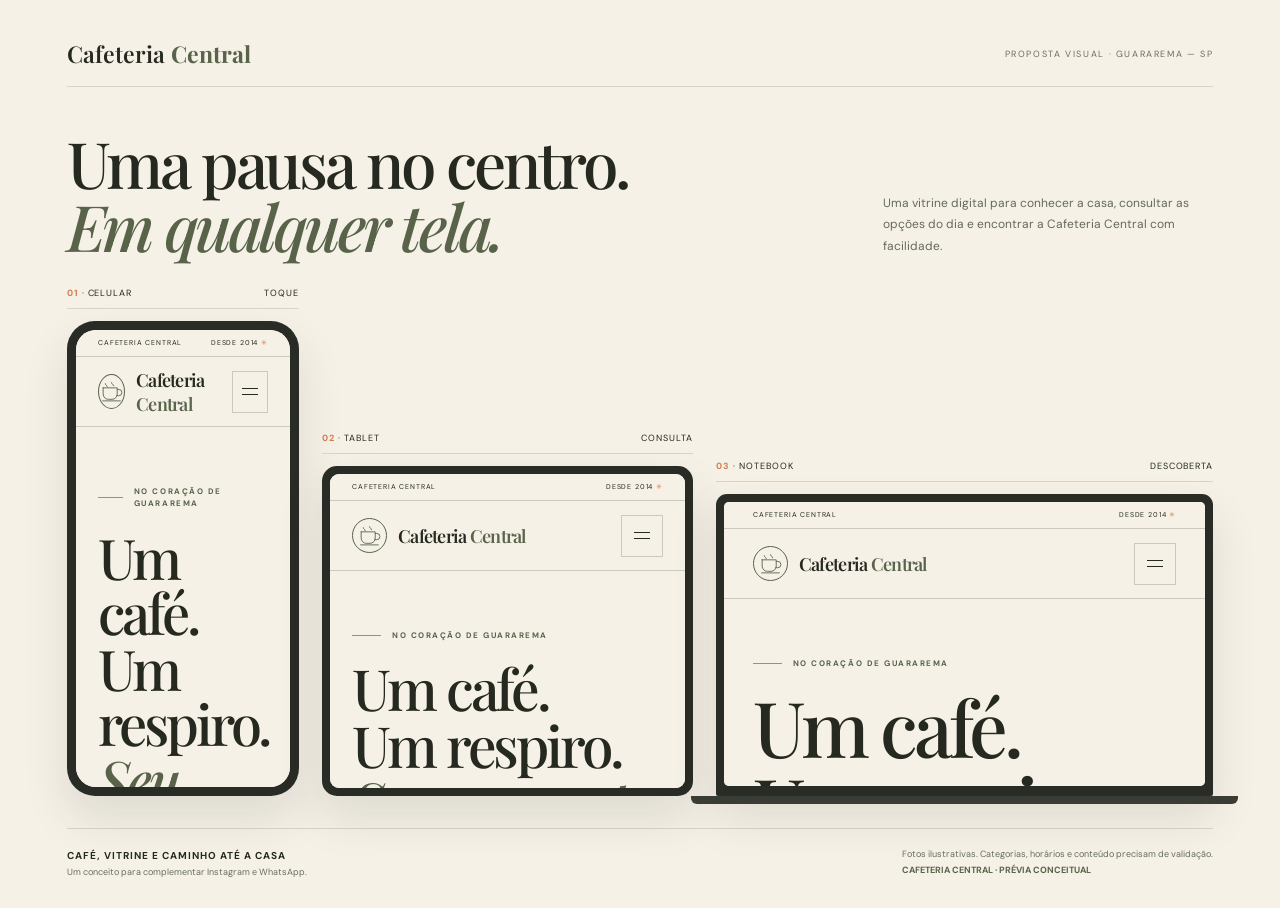
==== arte/index.html @ 7da3eeec "Create Cafeteria Central concept prototype" ====
<!doctype html>
<html lang="pt-BR"><head><meta charset="utf-8"><meta name="viewport" content="width=device-width, initial-scale=1"><meta name="theme-color" content="#f5f1e7"><title>Cafeteria Central — Apresentação do conceito</title><link rel="preconnect" href="https://fonts.googleapis.com"><link rel="preconnect" href="https://fonts.gstatic.com" crossorigin><link href="https://fonts.googleapis.com/css2?family=DM+Sans:wght@400;500;600;700&family=Playfair+Display:wght@500;600;700&display=swap" rel="stylesheet"><style>:root{--paper:#f5f1e7;--ink:#25291f;--olive:#58634a;--orange:#d77b4b;--line:#d9d4c8}*{box-sizing:border-box}body{margin:0;background:#e9e4d9;color:var(--ink);font-family:"DM Sans",sans-serif}.board{max-width:1600px;margin:0 auto;padding:38px 5.2vw 28px;background:var(--paper);min-height:100vh}.head{display:flex;align-items:center;justify-content:space-between;border-bottom:1px solid var(--line);padding-bottom:17px}.logo{font:600 23px "Playfair Display",serif}.logo b{color:var(--olive)}.meta{font-size:9px;letter-spacing:.18em;color:#6a6e62}.intro{display:flex;align-items:end;justify-content:space-between;padding:45px 0 30px}.intro h1{font:500 clamp(37px,5vw,72px)/.98 "Playfair Display",serif;letter-spacing:-.05em;margin:0}.intro h1 em{color:var(--olive)}.intro p{width:min(330px,32%);font-size:12px;line-height:1.8;color:#65695d;margin:0}.devices{display:grid;grid-template-columns:.7fr 1.12fr 1.5fr;gap:23px;align-items:end}.device-card{min-width:0}.device-label{display:flex;justify-content:space-between;padding-bottom:9px;border-bottom:1px solid var(--line);margin-bottom:12px;font-size:9px;letter-spacing:.11em}.device-label b{color:var(--orange)}.frame{background:#292c25;box-shadow:0 22px 45px #302b211d;padding:10px;border-radius:22px}.frame iframe{display:block;width:100%;height:100%;border:0;background:var(--paper);border-radius:14px}.phone-frame{width:min(100%,255px);height:475px;margin:auto;border-radius:28px;padding:9px}.phone-frame iframe{border-radius:20px}.tablet-frame{height:330px;border-radius:15px;padding:8px}.tablet-frame iframe{border-radius:9px}.laptop{border-radius:11px 11px 2px 2px;padding:8px 8px 10px;position:relative;height:302px}.laptop:after{content:"";position:absolute;bottom:-8px;left:-5%;width:110%;height:8px;background:#393b35;border-radius:0 0 6px 6px}.laptop iframe{border-radius:5px}.foot{display:flex;justify-content:space-between;gap:30px;border-top:1px solid var(--line);padding-top:18px;margin-top:32px;color:#696d61;font-size:9px;line-height:1.7}.foot strong{color:var(--ink);font-size:10px;letter-spacing:.1em}.foot .tag{color:var(--olive);font-weight:700}@media(max-width:900px){.board{padding:28px 5vw}.devices{grid-template-columns:.72fr 1fr;gap:18px}.device-card:last-child{grid-column:1/-1}.laptop{height:310px}.intro{gap:30px}.intro h1{font-size:56px}}@media(max-width:560px){.board{padding:21px 18px}.head{align-items:flex-start}.logo{font-size:19px}.meta{font-size:7px;text-align:right;max-width:130px}.intro{display:block;padding:32px 0 24px}.intro h1{font-size:45px}.intro p{width:100%;margin-top:16px;font-size:11px}.devices{grid-template-columns:1fr;gap:24px}.device-card:last-child{grid-column:auto}.phone-frame{height:455px;width:235px}.tablet-frame{height:260px}.laptop{height:250px}.foot{display:block;margin-top:28px}.foot>div+div{margin-top:10px}}</style></head><body><main class="board"><header class="head"><div class="logo">Cafeteria <b>Central</b></div><div class="meta">PROPOSTA VISUAL · GUARAREMA — SP</div></header><section class="intro"><h1>Uma pausa no centro.<br><em>Em qualquer tela.</em></h1><p>Uma vitrine digital para conhecer a casa, consultar as opções do dia e encontrar a Cafeteria Central com facilidade.</p></section><section class="devices" aria-label="Prévia em diferentes dispositivos"><article class="device-card"><div class="device-label"><span><b>01</b> · CELULAR</span><span>TOQUE</span></div><div class="frame phone-frame"><iframe title="Prévia da Cafeteria Central em celular" src="../index.html"></iframe></div></article><article class="device-card"><div class="device-label"><span><b>02</b> · TABLET</span><span>CONSULTA</span></div><div class="frame tablet-frame"><iframe title="Prévia da Cafeteria Central em tablet" src="../index.html"></iframe></div></article><article class="device-card"><div class="device-label"><span><b>03</b> · NOTEBOOK</span><span>DESCOBERTA</span></div><div class="frame laptop"><iframe title="Prévia da Cafeteria Central em notebook" src="../index.html"></iframe></div></article></section><footer class="foot"><div><strong>CAFÉ, VITRINE E CAMINHO ATÉ A CASA</strong><br>Um conceito para complementar Instagram e WhatsApp.</div><div>Fotos ilustrativas. Categorias, horários e conteúdo precisam de validação.<br><span class="tag">CAFETERIA CENTRAL · PRÉVIA CONCEITUAL</span></div></footer></main></body></html>
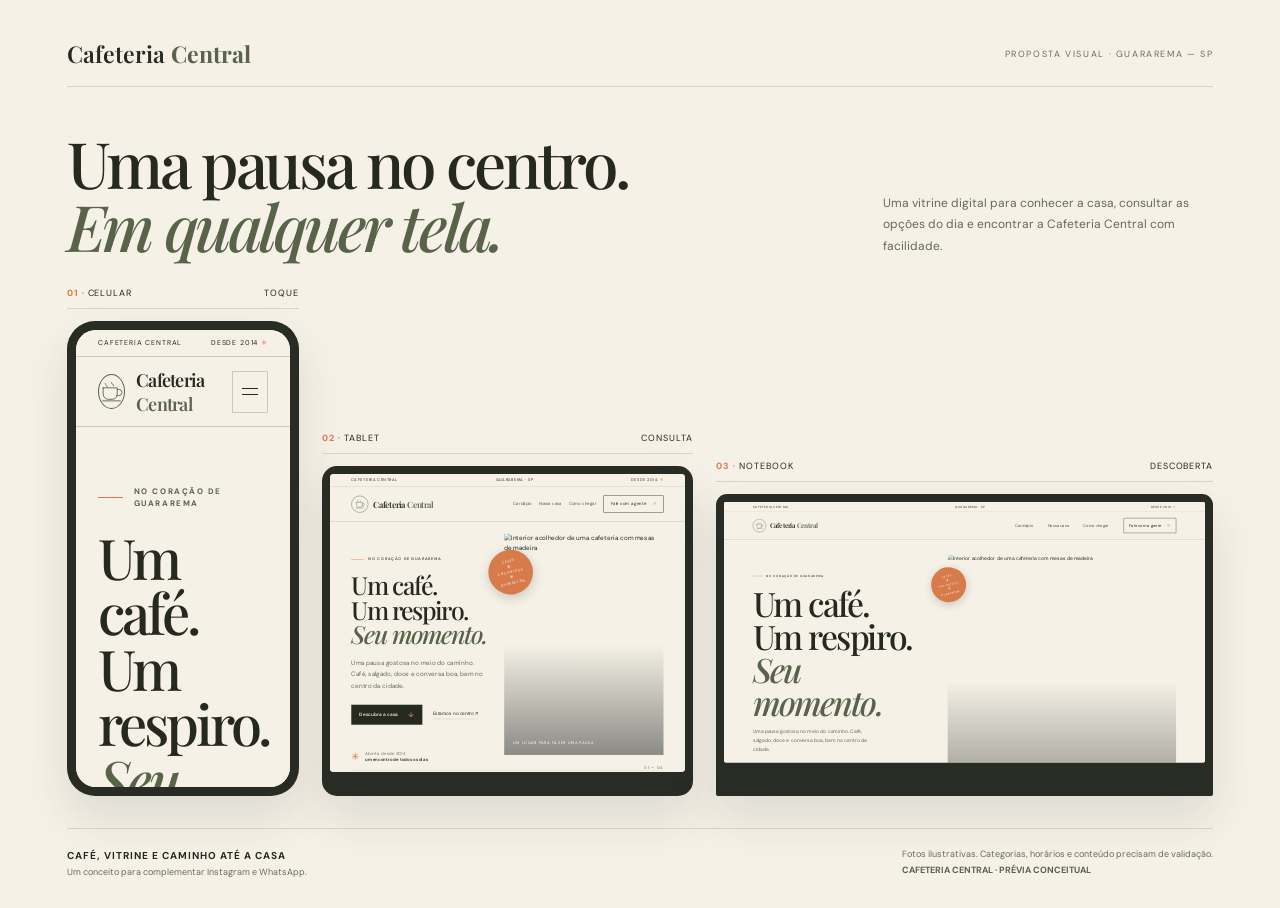
==== commit 09125f69: "Show distinct tablet and desktop views in presentation board" ====
--- a/arte/index.html
+++ b/arte/index.html
@@ -1,2 +1,3 @@
 <!doctype html>
-<html lang="pt-BR"><head><meta charset="utf-8"><meta name="viewport" content="width=device-width, initial-scale=1"><meta name="theme-color" content="#f5f1e7"><title>Cafeteria Central — Apresentação do conceito</title><link rel="preconnect" href="https://fonts.googleapis.com"><link rel="preconnect" href="https://fonts.gstatic.com" crossorigin><link href="https://fonts.googleapis.com/css2?family=DM+Sans:wght@400;500;600;700&family=Playfair+Display:wght@500;600;700&display=swap" rel="stylesheet"><style>:root{--paper:#f5f1e7;--ink:#25291f;--olive:#58634a;--orange:#d77b4b;--line:#d9d4c8}*{box-sizing:border-box}body{margin:0;background:#e9e4d9;color:var(--ink);font-family:"DM Sans",sans-serif}.board{max-width:1600px;margin:0 auto;padding:38px 5.2vw 28px;background:var(--paper);min-height:100vh}.head{display:flex;align-items:center;justify-content:space-between;border-bottom:1px solid var(--line);padding-bottom:17px}.logo{font:600 23px "Playfair Display",serif}.logo b{color:var(--olive)}.meta{font-size:9px;letter-spacing:.18em;color:#6a6e62}.intro{display:flex;align-items:end;justify-content:space-between;padding:45px 0 30px}.intro h1{font:500 clamp(37px,5vw,72px)/.98 "Playfair Display",serif;letter-spacing:-.05em;margin:0}.intro h1 em{color:var(--olive)}.intro p{width:min(330px,32%);font-size:12px;line-height:1.8;color:#65695d;margin:0}.devices{display:grid;grid-template-columns:.7fr 1.12fr 1.5fr;gap:23px;align-items:end}.device-card{min-width:0}.device-label{display:flex;justify-content:space-between;padding-bottom:9px;border-bottom:1px solid var(--line);margin-bottom:12px;font-size:9px;letter-spacing:.11em}.device-label b{color:var(--orange)}.frame{background:#292c25;box-shadow:0 22px 45px #302b211d;padding:10px;border-radius:22px}.frame iframe{display:block;width:100%;height:100%;border:0;background:var(--paper);border-radius:14px}.phone-frame{width:min(100%,255px);height:475px;margin:auto;border-radius:28px;padding:9px}.phone-frame iframe{border-radius:20px}.tablet-frame{height:330px;border-radius:15px;padding:8px}.tablet-frame iframe{border-radius:9px}.laptop{border-radius:11px 11px 2px 2px;padding:8px 8px 10px;position:relative;height:302px}.laptop:after{content:"";position:absolute;bottom:-8px;left:-5%;width:110%;height:8px;background:#393b35;border-radius:0 0 6px 6px}.laptop iframe{border-radius:5px}.foot{display:flex;justify-content:space-between;gap:30px;border-top:1px solid var(--line);padding-top:18px;margin-top:32px;color:#696d61;font-size:9px;line-height:1.7}.foot strong{color:var(--ink);font-size:10px;letter-spacing:.1em}.foot .tag{color:var(--olive);font-weight:700}@media(max-width:900px){.board{padding:28px 5vw}.devices{grid-template-columns:.72fr 1fr;gap:18px}.device-card:last-child{grid-column:1/-1}.laptop{height:310px}.intro{gap:30px}.intro h1{font-size:56px}}@media(max-width:560px){.board{padding:21px 18px}.head{align-items:flex-start}.logo{font-size:19px}.meta{font-size:7px;text-align:right;max-width:130px}.intro{display:block;padding:32px 0 24px}.intro h1{font-size:45px}.intro p{width:100%;margin-top:16px;font-size:11px}.devices{grid-template-columns:1fr;gap:24px}.device-card:last-child{grid-column:auto}.phone-frame{height:455px;width:235px}.tablet-frame{height:260px}.laptop{height:250px}.foot{display:block;margin-top:28px}.foot>div+div{margin-top:10px}}</style></head><body><main class="board"><header class="head"><div class="logo">Cafeteria <b>Central</b></div><div class="meta">PROPOSTA VISUAL · GUARAREMA — SP</div></header><section class="intro"><h1>Uma pausa no centro.<br><em>Em qualquer tela.</em></h1><p>Uma vitrine digital para conhecer a casa, consultar as opções do dia e encontrar a Cafeteria Central com facilidade.</p></section><section class="devices" aria-label="Prévia em diferentes dispositivos"><article class="device-card"><div class="device-label"><span><b>01</b> · CELULAR</span><span>TOQUE</span></div><div class="frame phone-frame"><iframe title="Prévia da Cafeteria Central em celular" src="../index.html"></iframe></div></article><article class="device-card"><div class="device-label"><span><b>02</b> · TABLET</span><span>CONSULTA</span></div><div class="frame tablet-frame"><iframe title="Prévia da Cafeteria Central em tablet" src="../index.html"></iframe></div></article><article class="device-card"><div class="device-label"><span><b>03</b> · NOTEBOOK</span><span>DESCOBERTA</span></div><div class="frame laptop"><iframe title="Prévia da Cafeteria Central em notebook" src="../index.html"></iframe></div></article></section><footer class="foot"><div><strong>CAFÉ, VITRINE E CAMINHO ATÉ A CASA</strong><br>Um conceito para complementar Instagram e WhatsApp.</div><div>Fotos ilustrativas. Categorias, horários e conteúdo precisam de validação.<br><span class="tag">CAFETERIA CENTRAL · PRÉVIA CONCEITUAL</span></div></footer></main></body></html>
+<html lang="pt-BR"><head><meta charset="utf-8"><meta name="viewport" content="width=device-width, initial-scale=1"><meta name="theme-color" content="#f5f1e7"><title>Cafeteria Central — Apresentação do conceito</title><link rel="preconnect" href="https://fonts.googleapis.com"><link rel="preconnect" href="https://fonts.gstatic.com" crossorigin><link href="https://fonts.googleapis.com/css2?family=DM+Sans:wght@400;500;600;700&family=Playfair+Display:wght@500;600;700&display=swap" rel="stylesheet"><style>:root{--paper:#f5f1e7;--ink:#25291f;--olive:#58634a;--orange:#d77b4b;--line:#d9d4c8}*{box-sizing:border-box}body{margin:0;background:#e9e4d9;color:var(--ink);font-family:"DM Sans",sans-serif}.board{max-width:1600px;margin:0 auto;padding:38px 5.2vw 28px;background:var(--paper);min-height:100vh}.head{display:flex;align-items:center;justify-content:space-between;border-bottom:1px solid var(--line);padding-bottom:17px}.logo{font:600 23px "Playfair Display",serif}.logo b{color:var(--olive)}.meta{font-size:9px;letter-spacing:.18em;color:#6a6e62}.intro{display:flex;align-items:end;justify-content:space-between;padding:45px 0 30px}.intro h1{font:500 clamp(37px,5vw,72px)/.98 "Playfair Display",serif;letter-spacing:-.05em;margin:0}.intro h1 em{color:var(--olive)}.intro p{width:min(330px,32%);font-size:12px;line-height:1.8;color:#65695d;margin:0}.devices{display:grid;grid-template-columns:.7fr 1.12fr 1.5fr;gap:23px;align-items:end}.device-card{min-width:0}.device-label{display:flex;justify-content:space-between;padding-bottom:9px;border-bottom:1px solid var(--line);margin-bottom:12px;font-size:9px;letter-spacing:.11em}.device-label b{color:var(--orange)}.frame{background:#292c25;box-shadow:0 22px 45px #302b211d;padding:10px;border-radius:22px}.frame iframe{display:block;width:100%;height:100%;border:0;background:var(--paper);border-radius:14px}.phone-frame{width:min(100%,255px);height:475px;margin:auto;border-radius:28px;padding:9px}.phone-frame iframe{border-radius:20px}.tablet-frame{height:330px;border-radius:15px;padding:8px}.tablet-frame iframe{border-radius:9px}.laptop{border-radius:11px 11px 2px 2px;padding:8px 8px 10px;position:relative;height:302px}.laptop:after{content:"";position:absolute;bottom:-8px;left:-5%;width:110%;height:8px;background:#393b35;border-radius:0 0 6px 6px}.laptop iframe{border-radius:5px}.foot{display:flex;justify-content:space-between;gap:30px;border-top:1px solid var(--line);padding-top:18px;margin-top:32px;color:#696d61;font-size:9px;line-height:1.7}.foot strong{color:var(--ink);font-size:10px;letter-spacing:.1em}.foot .tag{color:var(--olive);font-weight:700}@media(max-width:900px){.board{padding:28px 5vw}.devices{grid-template-columns:.72fr 1fr;gap:18px}.device-card:last-child{grid-column:1/-1}.laptop{height:310px}.intro{gap:30px}.intro h1{font-size:56px}}@media(max-width:560px){.board{padding:21px 18px}.head{align-items:flex-start}.logo{font-size:19px}.meta{font-size:7px;text-align:right;max-width:130px}.intro{display:block;padding:32px 0 24px}.intro h1{font-size:45px}.intro p{width:100%;margin-top:16px;font-size:11px}.devices{grid-template-columns:1fr;gap:24px}.device-card:last-child{grid-column:auto}.phone-frame{height:455px;width:235px}.tablet-frame{height:260px}.laptop{height:250px}.foot{display:block;margin-top:28px}.foot>div+div{margin-top:10px}}.tablet-frame,.laptop{position:relative;overflow:hidden}.tablet-frame iframe[data-viewport],.laptop iframe[data-viewport]{position:absolute;left:8px;top:8px;transform-origin:top left;max-width:none;height:auto}.tablet-frame iframe[data-viewport]{border-radius:9px}.laptop iframe[data-viewport]{border-radius:5px}</style></head><body><main class="board"><header class="head"><div class="logo">Cafeteria <b>Central</b></div><div class="meta">PROPOSTA VISUAL · GUARAREMA — SP</div></header><section class="intro"><h1>Uma pausa no centro.<br><em>Em qualquer tela.</em></h1><p>Uma vitrine digital para conhecer a casa, consultar as opções do dia e encontrar a Cafeteria Central com facilidade.</p></section><section class="devices" aria-label="Prévia em diferentes dispositivos"><article class="device-card"><div class="device-label"><span><b>01</b> · CELULAR</span><span>TOQUE</span></div><div class="frame phone-frame"><iframe title="Prévia da Cafeteria Central em celular" src="../index.html"></iframe></div></article><article class="device-card"><div class="device-label"><span><b>02</b> · TABLET</span><span>CONSULTA</span></div><div class="frame tablet-frame"><iframe title="Prévia da Cafeteria Central em tablet" data-viewport="834x700" src="../index.html"></iframe></div></article><article class="device-card"><div class="device-label"><span><b>03</b> · NOTEBOOK</span><span>DESCOBERTA</span></div><div class="frame laptop"><iframe title="Prévia da Cafeteria Central em notebook" data-viewport="1440x780" src="../index.html"></iframe></div></article></section><footer class="foot"><div><strong>CAFÉ, VITRINE E CAMINHO ATÉ A CASA</strong><br>Um conceito para complementar Instagram e WhatsApp.</div><div>Fotos ilustrativas. Categorias, horários e conteúdo precisam de validação.<br><span class="tag">CAFETERIA CENTRAL · PRÉVIA CONCEITUAL</span></div></footer></main><script>function fitFrames(){document.querySelectorAll("iframe[data-viewport]").forEach(frame=>{const [w,h]=frame.dataset.viewport.split("x").map(Number);const box=frame.parentElement;const scale=Math.min((box.clientWidth-16)/w,(box.clientHeight-16)/h);frame.style.width=w+"px";frame.style.height=h+"px";frame.style.transform="scale("+scale+")";});}window.addEventListener("resize",fitFrames);window.addEventListener("load",fitFrames);fitFrames();</script></body></html>
+
